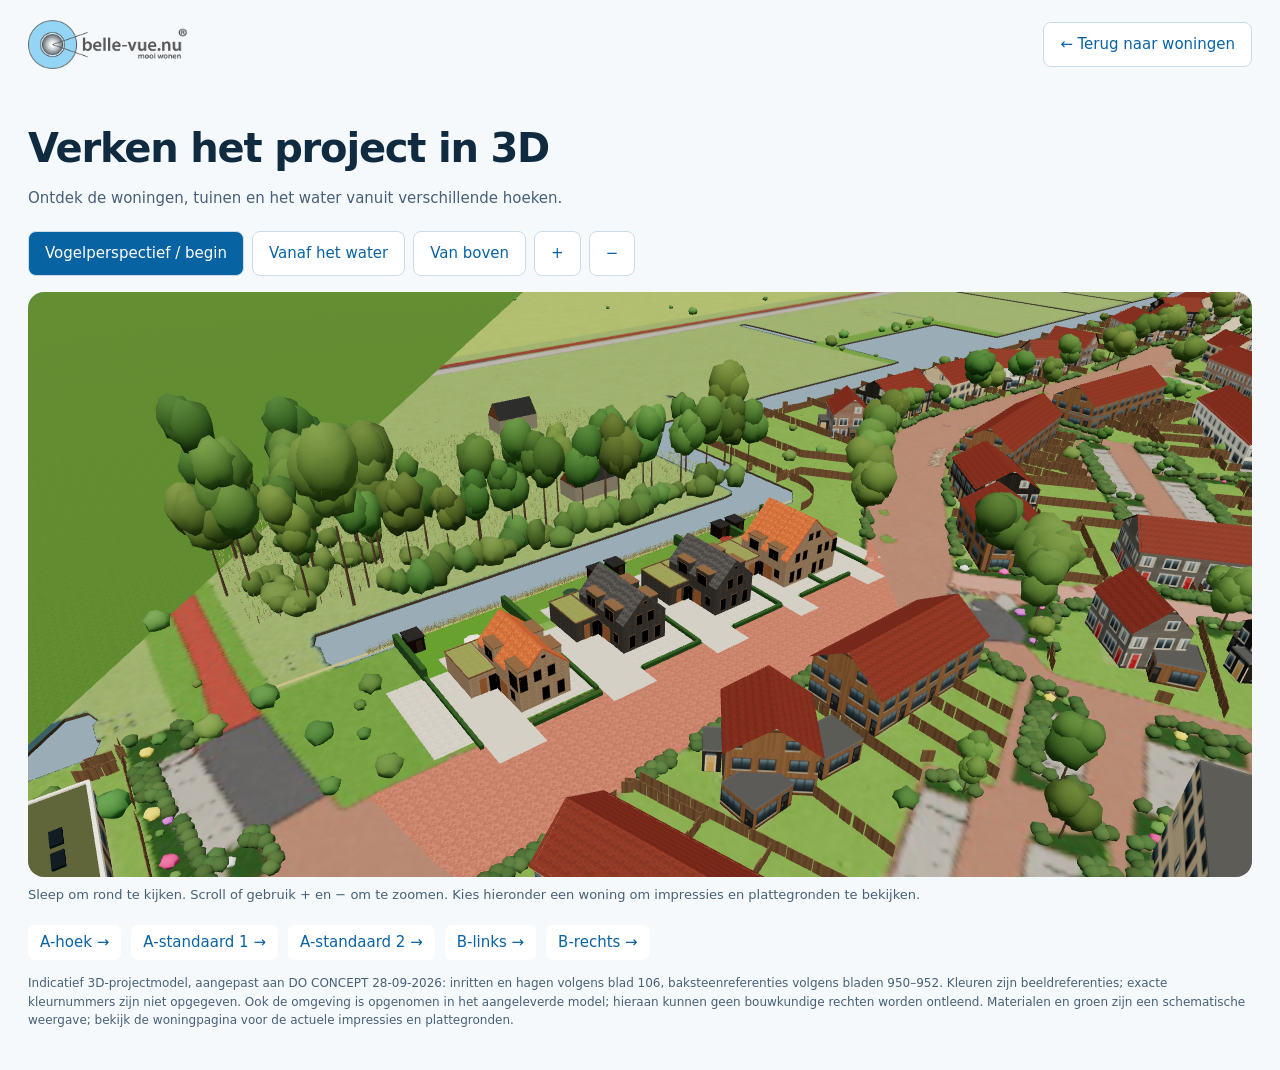
==== verken-3d/index.html @ e2942fb1 "Woningkiezer Zomertalingstraat Co-Authored-By: Claude Opus 5.5 <noreply@anthropic.com> Claude-Sessio" ====
<!doctype html><html lang="nl"><head><meta charset="utf-8"><meta name="viewport" content="width=device-width,initial-scale=1"><title>Verken het project in 3D | Bellevue Wonen</title>
<style>*{box-sizing:border-box}body{margin:0;background:#f5f9fc;color:#102b40;font:15px/1.55 system-ui,sans-serif}header,main{max-width:1400px;margin:auto;padding:20px 28px}header{display:flex;justify-content:space-between;align-items:center}header img{width:160px}a{color:#0863a3}h1{font-size:clamp(26px,4vw,40px);letter-spacing:-.03em;margin:8px 0}p{margin:8px 0 20px;color:#476078}.toolbar{display:flex;flex-wrap:wrap;gap:8px;margin:16px 0}button,.back{font:inherit;cursor:pointer;padding:10px 16px;background:white;border:1px solid #cbdce8;border-radius:8px;color:#0863a3;text-decoration:none}button[aria-pressed=true]{color:white;background:#0863a3}button:focus-visible,a:focus-visible{outline:3px solid #00a0f0;outline-offset:3px}#site3d{height:min(65vh,730px);min-height:360px;position:relative;overflow:hidden;border-radius:16px;background:#d9e8ef}canvas{display:block;width:100%;height:100%;touch-action:none}.glabel{position:absolute;transform:translate(-50%,-50%);font-size:11px;padding:6px 9px;box-shadow:0 3px 12px #1234;background:#ffffffed}.glabel b,.glabel span{display:block}.glabel span{font-size:10px}#loading3d{position:absolute;inset:0;display:grid;place-content:center;background:#eaf3f9;z-index:3}.note{font-size:12px}.homes{display:flex;gap:10px;flex-wrap:wrap;margin:14px 0}.homes a{padding:6px 12px;background:white;border-radius:7px;text-decoration:none}.help{font-size:13px}@media(max-width:600px){header,main{padding:16px}header img{width:130px}.back{font-size:12px;padding:8px}#site3d{height:58vh;min-height:370px}.glabel{padding:4px 6px;font-size:10px}.glabel span{display:none}.toolbar button{font-size:12px;padding:10px}}</style>
<script type="importmap">{"imports":{"three":"./vendor/three/build/three.module.js","three/addons/":"./vendor/three/examples/jsm/"}}</script></head>
<body><header><img src="logo.png" alt="Bellevue Wonen"><a class="back" href="../index.html">← Terug naar woningen</a></header><main><h1>Verken het project in 3D</h1><p>Ontdek de woningen, tuinen en het water vanuit verschillende hoeken.</p><div class="toolbar" aria-label="Camerastandpunten"><button data-camera="vogel" aria-pressed="true">Vogelperspectief / begin</button><button data-camera="water" aria-pressed="false">Vanaf het water</button><button data-camera="boven" aria-pressed="false">Van boven</button><button data-zoom-in aria-label="Inzoomen">+</button><button data-zoom-out aria-label="Uitzoomen">−</button></div><div id="site3d"><div id="loading3d" role="status">Het 3D-model wordt geladen…</div></div><p class="help">Sleep om rond te kijken. Scroll of gebruik + en − om te zoomen. Kies hieronder een woning om impressies en plattegronden te bekijken.</p><nav class="homes" aria-label="Woningen"><a href="../index.html#bn01">A-hoek →</a><a href="../index.html#bn02">A-standaard 1 →</a><a href="../index.html#bn03">A-standaard 2 →</a><a href="../index.html#bn04">B-links →</a><a href="../index.html#bn05">B-rechts →</a></nav><p class="note">Indicatief 3D-projectmodel, aangepast aan DO CONCEPT 28-09-2026: inritten en hagen volgens blad 106, baksteenreferenties volgens bladen 950–952. Kleuren zijn beeldreferenties; exacte kleurnummers zijn niet opgegeven. Ook de omgeving is opgenomen in het aangeleverde model; hieraan kunnen geen bouwkundige rechten worden ontleend. Materialen en groen zijn een schematische weergave; bekijk de woningpagina voor de actuele impressies en plattegronden.</p></main><script>window.ZT3DFailed=()=>{const el=document.getElementById('loading3d')||document.getElementById('site3d').appendChild(document.createElement('div'));el.id='loading3d';el.innerHTML='Het 3D-model kan op dit apparaat niet worden getoond.<br><a href="../index.html">Bekijk de woningen en impressies →</a>';};</script><script type="module">import('./exterior.js').catch(()=>window.ZT3DFailed());</script></body></html>
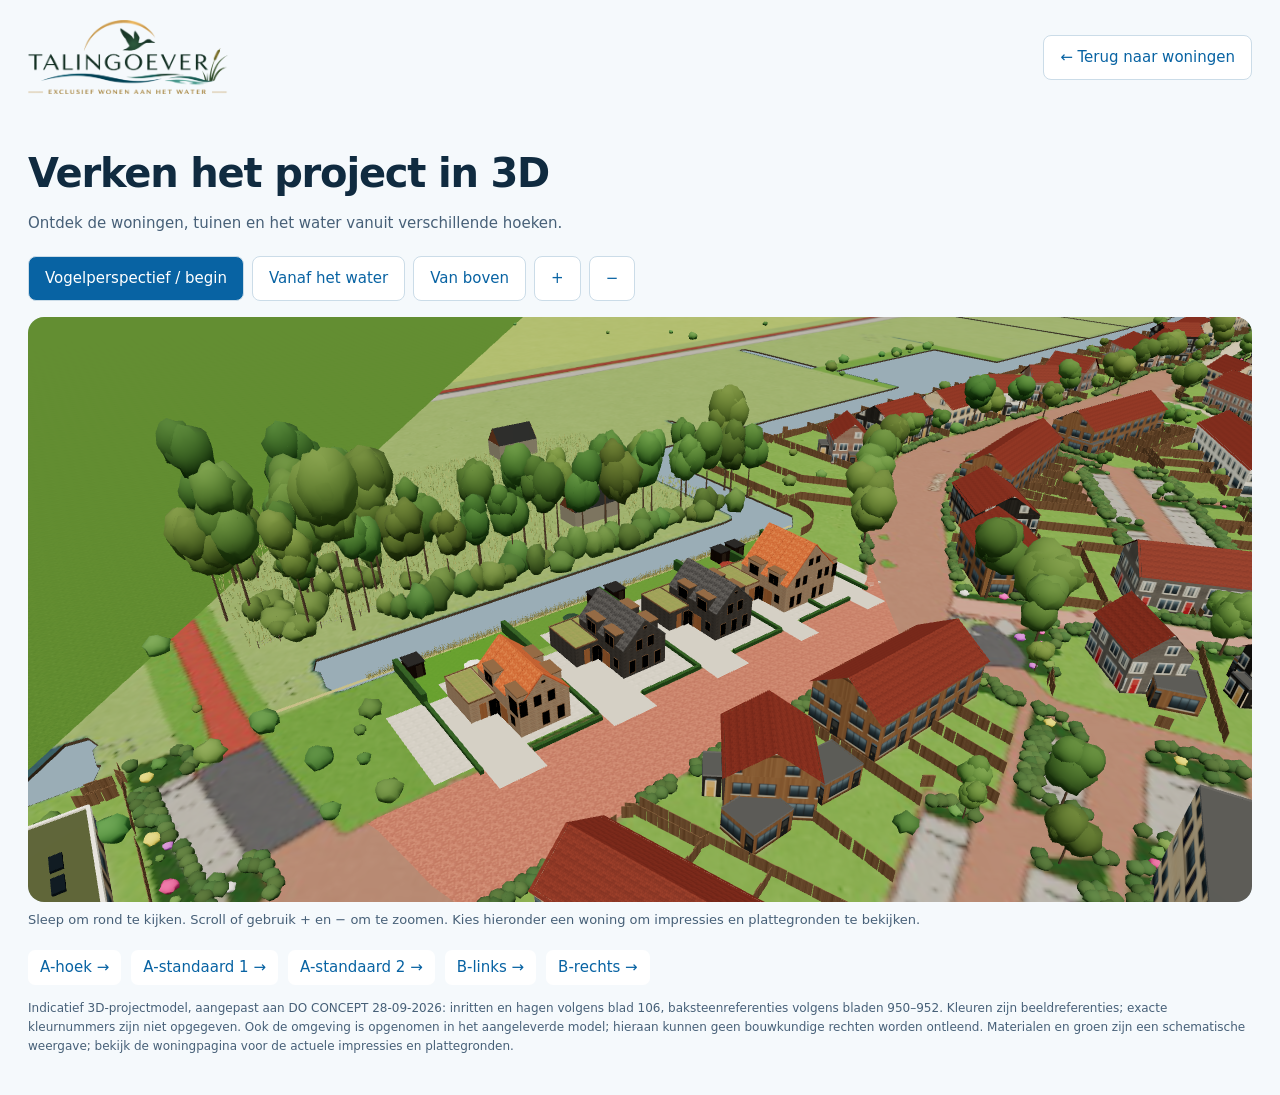
==== commit 4670d558: "Bellevue-logo vervangen door Talingoever-logo Co-Authored-By: Claude Opus 5.5 <noreply@anthropic.com" ====
--- a/verken-3d/index.html
+++ b/verken-3d/index.html
@@ -1,4 +1,4 @@
 <!doctype html><html lang="nl"><head><meta charset="utf-8"><meta name="viewport" content="width=device-width,initial-scale=1"><title>Verken het project in 3D | Bellevue Wonen</title>
-<style>*{box-sizing:border-box}body{margin:0;background:#f5f9fc;color:#102b40;font:15px/1.55 system-ui,sans-serif}header,main{max-width:1400px;margin:auto;padding:20px 28px}header{display:flex;justify-content:space-between;align-items:center}header img{width:160px}a{color:#0863a3}h1{font-size:clamp(26px,4vw,40px);letter-spacing:-.03em;margin:8px 0}p{margin:8px 0 20px;color:#476078}.toolbar{display:flex;flex-wrap:wrap;gap:8px;margin:16px 0}button,.back{font:inherit;cursor:pointer;padding:10px 16px;background:white;border:1px solid #cbdce8;border-radius:8px;color:#0863a3;text-decoration:none}button[aria-pressed=true]{color:white;background:#0863a3}button:focus-visible,a:focus-visible{outline:3px solid #00a0f0;outline-offset:3px}#site3d{height:min(65vh,730px);min-height:360px;position:relative;overflow:hidden;border-radius:16px;background:#d9e8ef}canvas{display:block;width:100%;height:100%;touch-action:none}.glabel{position:absolute;transform:translate(-50%,-50%);font-size:11px;padding:6px 9px;box-shadow:0 3px 12px #1234;background:#ffffffed}.glabel b,.glabel span{display:block}.glabel span{font-size:10px}#loading3d{position:absolute;inset:0;display:grid;place-content:center;background:#eaf3f9;z-index:3}.note{font-size:12px}.homes{display:flex;gap:10px;flex-wrap:wrap;margin:14px 0}.homes a{padding:6px 12px;background:white;border-radius:7px;text-decoration:none}.help{font-size:13px}@media(max-width:600px){header,main{padding:16px}header img{width:130px}.back{font-size:12px;padding:8px}#site3d{height:58vh;min-height:370px}.glabel{padding:4px 6px;font-size:10px}.glabel span{display:none}.toolbar button{font-size:12px;padding:10px}}</style>
+<style>*{box-sizing:border-box}body{margin:0;background:#f5f9fc;color:#102b40;font:15px/1.55 system-ui,sans-serif}header,main{max-width:1400px;margin:auto;padding:20px 28px}header{display:flex;justify-content:space-between;align-items:center}header img{width:200px}a{color:#0863a3}h1{font-size:clamp(26px,4vw,40px);letter-spacing:-.03em;margin:8px 0}p{margin:8px 0 20px;color:#476078}.toolbar{display:flex;flex-wrap:wrap;gap:8px;margin:16px 0}button,.back{font:inherit;cursor:pointer;padding:10px 16px;background:white;border:1px solid #cbdce8;border-radius:8px;color:#0863a3;text-decoration:none}button[aria-pressed=true]{color:white;background:#0863a3}button:focus-visible,a:focus-visible{outline:3px solid #00a0f0;outline-offset:3px}#site3d{height:min(65vh,730px);min-height:360px;position:relative;overflow:hidden;border-radius:16px;background:#d9e8ef}canvas{display:block;width:100%;height:100%;touch-action:none}.glabel{position:absolute;transform:translate(-50%,-50%);font-size:11px;padding:6px 9px;box-shadow:0 3px 12px #1234;background:#ffffffed}.glabel b,.glabel span{display:block}.glabel span{font-size:10px}#loading3d{position:absolute;inset:0;display:grid;place-content:center;background:#eaf3f9;z-index:3}.note{font-size:12px}.homes{display:flex;gap:10px;flex-wrap:wrap;margin:14px 0}.homes a{padding:6px 12px;background:white;border-radius:7px;text-decoration:none}.help{font-size:13px}@media(max-width:600px){header,main{padding:16px}header img{width:130px}.back{font-size:12px;padding:8px}#site3d{height:58vh;min-height:370px}.glabel{padding:4px 6px;font-size:10px}.glabel span{display:none}.toolbar button{font-size:12px;padding:10px}}</style>
 <script type="importmap">{"imports":{"three":"./vendor/three/build/three.module.js","three/addons/":"./vendor/three/examples/jsm/"}}</script></head>
-<body><header><img src="logo.png" alt="Bellevue Wonen"><a class="back" href="../index.html">← Terug naar woningen</a></header><main><h1>Verken het project in 3D</h1><p>Ontdek de woningen, tuinen en het water vanuit verschillende hoeken.</p><div class="toolbar" aria-label="Camerastandpunten"><button data-camera="vogel" aria-pressed="true">Vogelperspectief / begin</button><button data-camera="water" aria-pressed="false">Vanaf het water</button><button data-camera="boven" aria-pressed="false">Van boven</button><button data-zoom-in aria-label="Inzoomen">+</button><button data-zoom-out aria-label="Uitzoomen">−</button></div><div id="site3d"><div id="loading3d" role="status">Het 3D-model wordt geladen…</div></div><p class="help">Sleep om rond te kijken. Scroll of gebruik + en − om te zoomen. Kies hieronder een woning om impressies en plattegronden te bekijken.</p><nav class="homes" aria-label="Woningen"><a href="../index.html#bn01">A-hoek →</a><a href="../index.html#bn02">A-standaard 1 →</a><a href="../index.html#bn03">A-standaard 2 →</a><a href="../index.html#bn04">B-links →</a><a href="../index.html#bn05">B-rechts →</a></nav><p class="note">Indicatief 3D-projectmodel, aangepast aan DO CONCEPT 28-09-2026: inritten en hagen volgens blad 106, baksteenreferenties volgens bladen 950–952. Kleuren zijn beeldreferenties; exacte kleurnummers zijn niet opgegeven. Ook de omgeving is opgenomen in het aangeleverde model; hieraan kunnen geen bouwkundige rechten worden ontleend. Materialen en groen zijn een schematische weergave; bekijk de woningpagina voor de actuele impressies en plattegronden.</p></main><script>window.ZT3DFailed=()=>{const el=document.getElementById('loading3d')||document.getElementById('site3d').appendChild(document.createElement('div'));el.id='loading3d';el.innerHTML='Het 3D-model kan op dit apparaat niet worden getoond.<br><a href="../index.html">Bekijk de woningen en impressies →</a>';};</script><script type="module">import('./exterior.js').catch(()=>window.ZT3DFailed());</script></body></html>+<body><header><img src="../logo-talingoever.png" alt="Talingoever – exclusief wonen aan het water"><a class="back" href="../index.html">← Terug naar woningen</a></header><main><h1>Verken het project in 3D</h1><p>Ontdek de woningen, tuinen en het water vanuit verschillende hoeken.</p><div class="toolbar" aria-label="Camerastandpunten"><button data-camera="vogel" aria-pressed="true">Vogelperspectief / begin</button><button data-camera="water" aria-pressed="false">Vanaf het water</button><button data-camera="boven" aria-pressed="false">Van boven</button><button data-zoom-in aria-label="Inzoomen">+</button><button data-zoom-out aria-label="Uitzoomen">−</button></div><div id="site3d"><div id="loading3d" role="status">Het 3D-model wordt geladen…</div></div><p class="help">Sleep om rond te kijken. Scroll of gebruik + en − om te zoomen. Kies hieronder een woning om impressies en plattegronden te bekijken.</p><nav class="homes" aria-label="Woningen"><a href="../index.html#bn01">A-hoek →</a><a href="../index.html#bn02">A-standaard 1 →</a><a href="../index.html#bn03">A-standaard 2 →</a><a href="../index.html#bn04">B-links →</a><a href="../index.html#bn05">B-rechts →</a></nav><p class="note">Indicatief 3D-projectmodel, aangepast aan DO CONCEPT 28-09-2026: inritten en hagen volgens blad 106, baksteenreferenties volgens bladen 950–952. Kleuren zijn beeldreferenties; exacte kleurnummers zijn niet opgegeven. Ook de omgeving is opgenomen in het aangeleverde model; hieraan kunnen geen bouwkundige rechten worden ontleend. Materialen en groen zijn een schematische weergave; bekijk de woningpagina voor de actuele impressies en plattegronden.</p></main><script>window.ZT3DFailed=()=>{const el=document.getElementById('loading3d')||document.getElementById('site3d').appendChild(document.createElement('div'));el.id='loading3d';el.innerHTML='Het 3D-model kan op dit apparaat niet worden getoond.<br><a href="../index.html">Bekijk de woningen en impressies →</a>';};</script><script type="module">import('./exterior.js').catch(()=>window.ZT3DFailed());</script></body></html>
